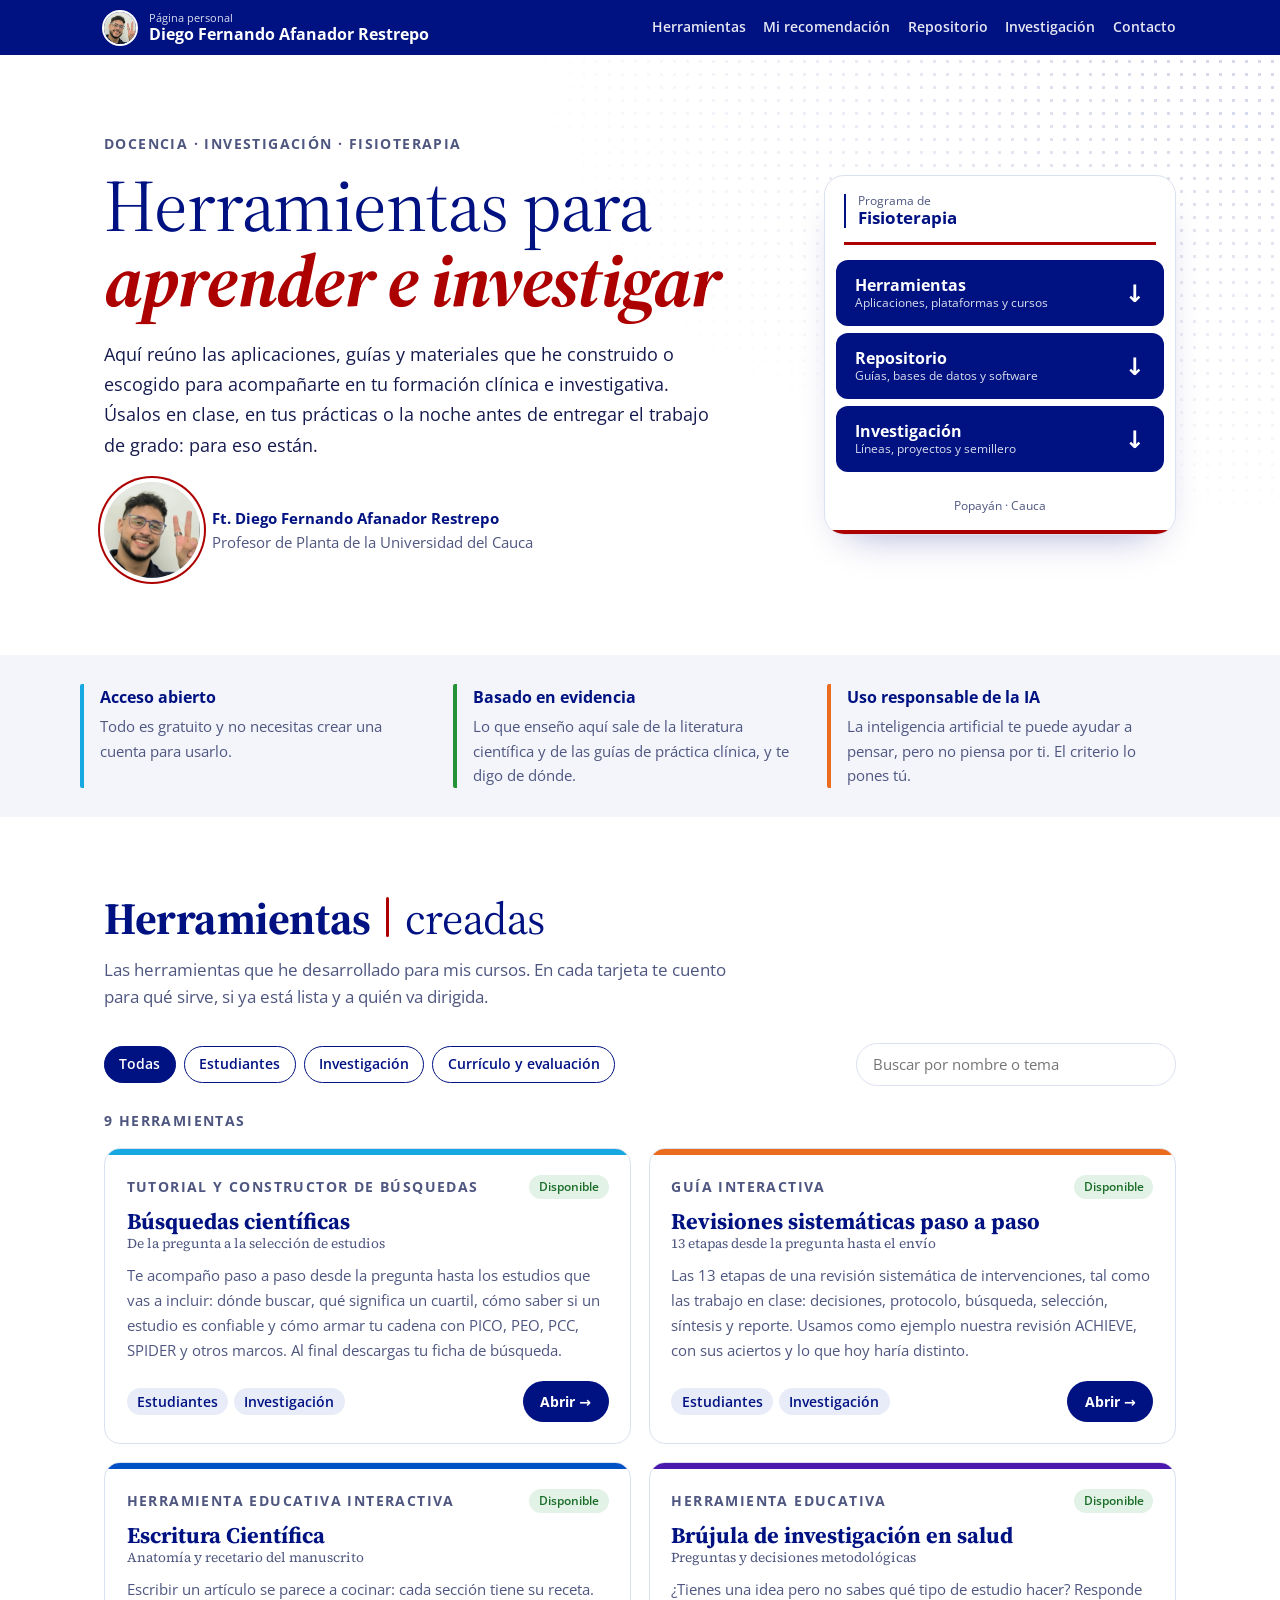
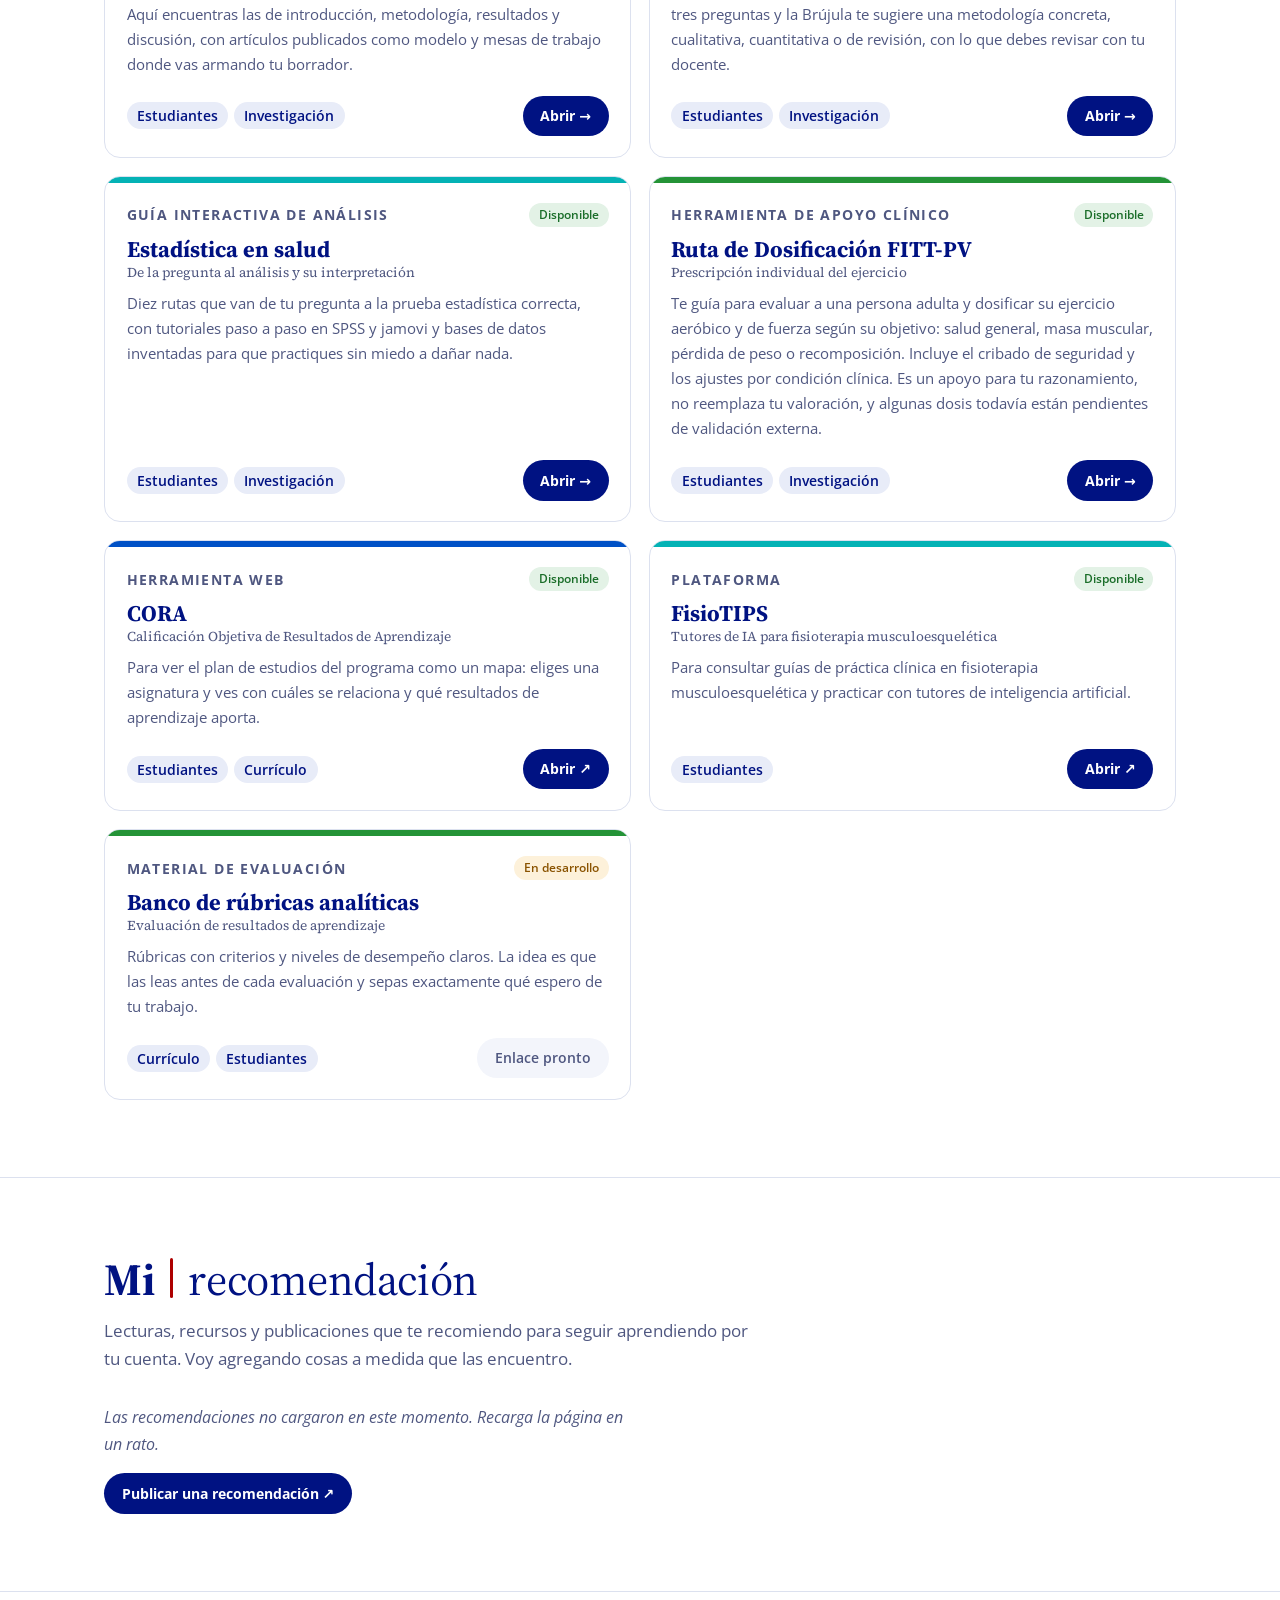
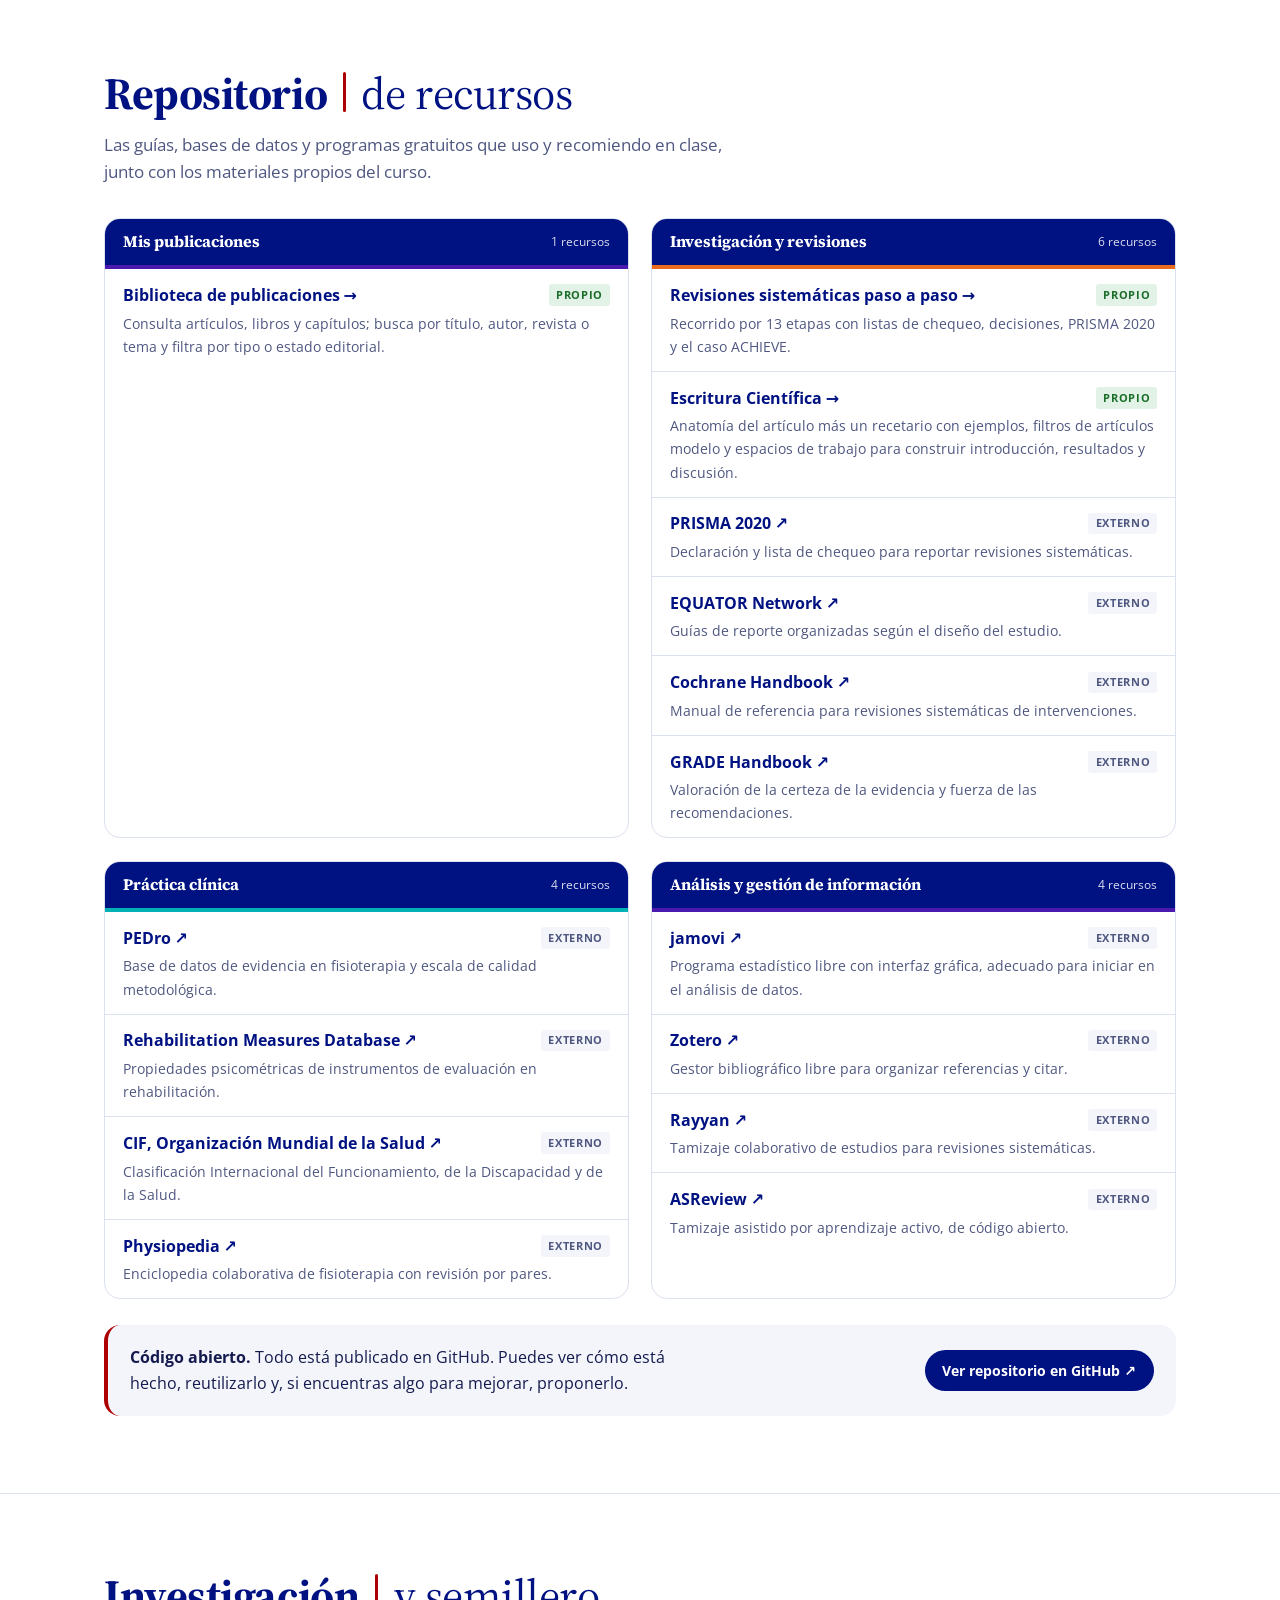
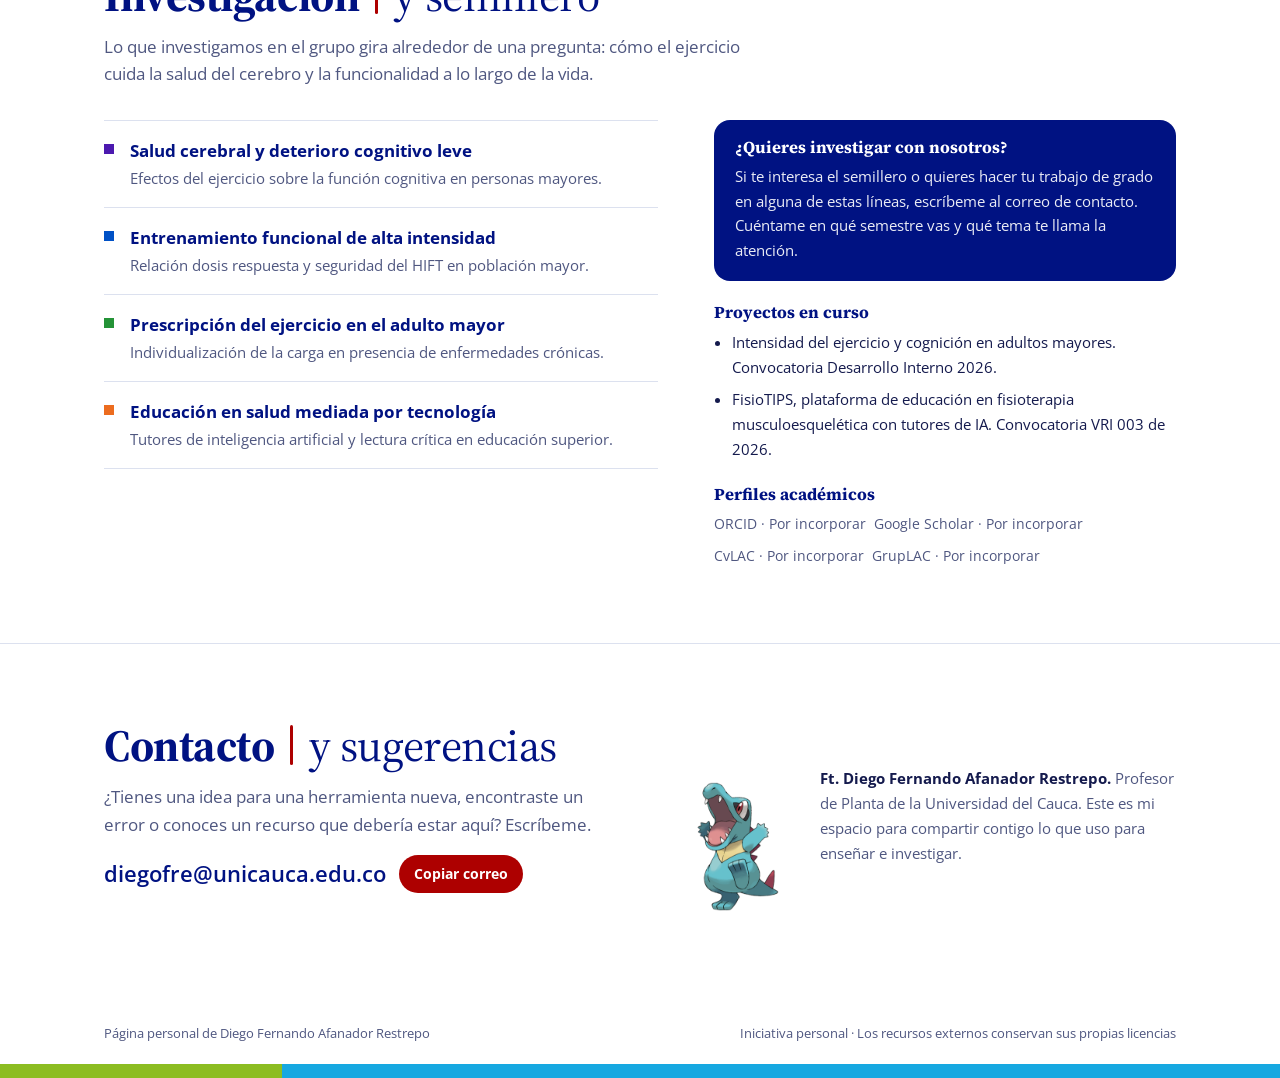
==== index.html @ b50e7af5 "Add files via upload" ====
<!DOCTYPE html>
<html lang="es" data-page="portada">
<head>
<meta charset="utf-8"><link rel="preconnect" href="https://fonts.googleapis.com"><link rel="preconnect" href="https://fonts.gstatic.com" crossorigin><link rel="stylesheet" href="https://fonts.googleapis.com/css2?family=Open+Sans:ital,wght@0,300..800;1,400&family=Source+Serif+4:ital,opsz,wght@0,8..60,300..800;1,8..60,400..700&display=swap">
<meta name="viewport" content="width=device-width, initial-scale=1, viewport-fit=cover">
<title>Diego Fernando Afanador Restrepo | Herramientas y recursos</title>
<meta name="description" content="Página personal del Ft. Diego Fernando Afanador Restrepo, Profesor de Planta de la Universidad del Cauca. Herramientas y recursos para la formación y la investigación en salud.">
<link rel="icon" href="favicon.svg" type="image/svg+xml">
<!--
  Página personal de recursos académicos.
  Referentes de identidad visual: colores, Open Sans y sistema de señalética institucional.
  Para editar contenidos modifique las listas TOOLS y REPO al final del archivo.
  Los textos entre corchetes [ ] y los enlaces href="#" son espacios por completar.
-->



<style>
/* Layout: lenguaje de señalética institucional. Hero con tótem de orientación, secciones con títulos "Negrita | Ligera",
   placas azules como encabezados de grupo, banda inferior bicolor con colores complementarios.
   Identidad institucional sobre fondo blanco, por decisión se mantiene un solo tema claro. */
:root{
  --azul:#001282;      /* Azul institucional R0 G18 B130 */
  --rojo:#AD0000;      /* Rojo institucional R173 G0 B0 */
  --bg:#FFFFFF;
  --paper:#F3F5FB;
  --ink:#141A4D;
  --muted:#4F5780;
  --line:#DCE1EF;
  /* Complementarios del manual */
  --c-purpura:#4C19AF; --c-real:#002A9E; --c-azul:#0051C6; --c-cian:#16A8E1; --c-turquesa:#04B2B5;
  --c-verde:#249337; --c-lima:#8CBD22; --c-rojo:#E52724; --c-naranja:#EC6C1F; --c-amarillo:#F8AE15;
  --ok:#1B6E2A; --ok-bg:#E3F2E6; --warn:#8A5300; --warn-bg:#FDF1DA; --soon:#002A9E; --soon-bg:#E8ECF8;
  --f:"Open Sans",system-ui,-apple-system,"Segoe UI",Roboto,Arial,sans-serif;
  --maxw:72rem;
  color-scheme:light;
}
*{box-sizing:border-box}
body{background:var(--bg);color:var(--ink);font-family:var(--f);font-size:1rem;line-height:1.65;margin:0}
a{color:var(--c-azul);text-underline-offset:3px}
a:focus-visible,button:focus-visible,input:focus-visible{outline:3px solid var(--c-cian);outline-offset:2px}
.wrap{max-width:var(--maxw);margin:0 auto;padding-inline:clamp(16px,4vw,40px)}
h1,h2,h3{margin:0;color:var(--azul);text-wrap:balance;line-height:1.1}
p{margin:0;max-width:65ch}
/* Título institucional "Negrita | Ligera" */
.t{font-size:clamp(1.9rem,4.2vw,2.8rem);font-weight:300;letter-spacing:-.01em}
.t b{font-weight:700}
.t .bar{display:inline-block;width:2px;height:.9em;background:var(--azul);margin:0 .35em;vertical-align:-.08em}
.lead-in{color:var(--muted);margin-top:.8rem;font-size:1.05rem}
.label{font-size:.875rem;font-weight:700;letter-spacing:.1em;text-transform:uppercase;color:var(--muted)}

/* Barra superior tipo placa */
.top{position:sticky;top:env(safe-area-inset-top,0px);z-index:10;background:var(--azul);color:#fff}
.top .wrap{display:flex;align-items:center;justify-content:space-between;gap:.6rem 1.2rem;padding-block:.7rem;flex-wrap:wrap}
.plate{display:flex;align-items:center;gap:.8rem;color:#fff;text-decoration:none}
.plate .rule{width:1.5px;align-self:stretch;background:rgba(255,255,255,.7)}
.plate small{display:block;font-size:.7rem;opacity:.85;line-height:1.2}
.plate strong{display:block;font-size:1rem;line-height:1.2}
.top nav{display:flex;gap:1.1rem;flex-wrap:wrap}
.top nav a{color:#fff;text-decoration:none;font-size:.85rem;font-weight:600;opacity:.9}
.top nav a:hover{opacity:1;text-decoration:underline}

/* Hero */
.hero{position:relative;overflow:hidden}
.dots{position:absolute;inset:0 0 auto auto;width:min(48rem,70vw);height:30rem;pointer-events:none;
  background:radial-gradient(circle,rgba(0,18,130,.16) 1.4px,transparent 1.9px) 0 0/13px 13px;
  -webkit-mask-image:radial-gradient(ellipse at top right,#000 10%,transparent 70%);mask-image:radial-gradient(ellipse at top right,#000 10%,transparent 70%)}
.hero .wrap{position:relative;display:grid;grid-template-columns:minmax(0,1.35fr) minmax(0,.85fr);gap:clamp(1.8rem,5vw,4rem);align-items:center;padding-block:clamp(2.5rem,7vw,4.8rem)}
.hero h1{font-size:clamp(2.6rem,6.5vw,4.6rem);font-weight:300;letter-spacing:-.02em;line-height:1.02}
.hero h1 b{font-weight:800;display:block}
.hero .lede{font-size:1.15rem;margin-top:1.3rem;color:var(--ink)}
.byline{margin-top:1.4rem;display:flex;gap:.75rem;align-items:stretch;color:var(--muted);font-size:.92rem}
.byline::before{content:"";width:3px;background:var(--rojo);flex:none}

/* Tótem de orientación */
.totem{background:var(--bg);border:1px solid var(--line);box-shadow:0 18px 40px -24px rgba(0,18,130,.45);padding:1.1rem 0 0;max-width:22rem;width:100%;justify-self:end}
.totem .head{display:flex;gap:.8rem;align-items:center;padding:0 1.2rem .9rem}
.totem .head .rule{width:1.5px;align-self:stretch;background:var(--azul)}
.totem .head small{display:block;font-size:.72rem;color:var(--muted);line-height:1.2}
.totem .head strong{display:block;color:var(--azul);font-size:1.05rem;line-height:1.2}
.totem .red{height:3px;background:var(--rojo);margin:0 1.2rem .9rem}
.totem a.sign{display:flex;justify-content:space-between;align-items:center;gap:1rem;background:var(--azul);color:#fff;text-decoration:none;padding:.95rem 1.2rem;font-weight:700;line-height:1.25;border-top:2px solid var(--bg)}
.totem a.sign span small{display:block;font-weight:400;font-size:.78rem;opacity:.85}
.totem a.sign .arr{font-size:1.5rem;line-height:1;transition:transform .2s}
.totem a.sign:hover .arr{transform:translateY(3px)}
.totem a.sign:hover{background:var(--c-real)}
.totem .base{padding:.9rem 1.2rem;text-align:center;font-size:.75rem;color:var(--muted);border-top:2px solid var(--bg)}
.totem .foot{height:4px;background:var(--rojo)}

/* Principios */
.principles{background:var(--paper)}
.principles .wrap{display:grid;grid-template-columns:repeat(3,minmax(0,1fr));gap:1.5rem;padding-block:1.8rem}
.principles div{display:flex;flex-direction:column;gap:.25rem;padding-left:1rem;border-left:4px solid var(--k)}
.principles strong{color:var(--azul)}
.principles span{color:var(--muted);font-size:.93rem}

section.block{padding-block:clamp(3rem,7vw,4.8rem)}
section.block + section.block{border-top:1px solid var(--line)}
.sec-head{margin-bottom:2rem}

/* Herramientas */
.controls{display:flex;flex-wrap:wrap;gap:.5rem;align-items:center;margin-bottom:1.4rem}
.chip{font:inherit;font-size:.85rem;font-weight:600;border:1.5px solid var(--azul);background:var(--bg);color:var(--azul);padding:.38rem .9rem;border-radius:999px;cursor:pointer}
.chip[aria-pressed="true"]{background:var(--azul);color:#fff}
.search{margin-left:auto;flex:1 1 14rem;max-width:20rem;font:inherit;font-size:.95rem;padding:.5rem .8rem;border:1.5px solid var(--line);border-radius:4px;background:var(--bg);color:var(--ink)}
.grid{display:grid;grid-template-columns:repeat(2,minmax(0,1fr));gap:1.1rem}
.tool{border:1px solid var(--line);background:var(--bg);display:flex;flex-direction:column;min-width:0;position:relative}
.tool::before{content:"";height:6px;background:var(--k,var(--c-azul))}
.tool .in{padding:1.25rem 1.35rem 1.3rem;display:flex;flex-direction:column;gap:.65rem;flex:1}
.tool .meta{display:flex;justify-content:space-between;align-items:center;gap:.5rem;flex-wrap:wrap}
.kind{font-size:.875rem;font-weight:700;letter-spacing:.1em;text-transform:uppercase;color:var(--muted)}
.status{font-size:.75rem;font-weight:600;padding:.15rem .6rem;border-radius:999px}
.status.disponible{color:var(--ok);background:var(--ok-bg)}
.status.desarrollo{color:var(--warn);background:var(--warn-bg)}
.status.proximamente{color:var(--soon);background:var(--soon-bg)}
.tool h3{font-size:1.3rem;font-weight:700}
.tool h3 small{display:block;font-size:.85rem;font-weight:400;color:var(--muted);margin-top:.2rem}
.tool p{font-size:.95rem;color:var(--muted)}
.tool .bottom{margin-top:auto;padding-top:.5rem;display:flex;justify-content:space-between;align-items:center;gap:.6rem;flex-wrap:wrap}
.tags{display:flex;gap:.35rem;flex-wrap:wrap}
.tags span{font-size:.875rem;font-weight:600;color:var(--azul);background:var(--soon-bg);padding:.12rem .5rem;border-radius:3px}
.go{display:inline-flex;gap:.5rem;align-items:center;background:var(--azul);color:#fff;text-decoration:none;font-weight:700;font-size:.88rem;padding:.5rem .9rem}
.go:hover{background:var(--c-real)}
.go.off{background:var(--paper);color:var(--muted);font-weight:600}
.empty{color:var(--muted);font-style:italic}

/* Repositorio */
.repo{display:grid;grid-template-columns:repeat(2,minmax(0,1fr));gap:1.4rem}
.group{border:1px solid var(--line);min-width:0}
.group .placa{display:flex;justify-content:space-between;align-items:center;gap:1rem;background:var(--azul);color:#fff;padding:.8rem 1.1rem;border-bottom:4px solid var(--k)}
.group .placa h3{color:#fff;font-size:1rem;font-weight:700}
.group .placa span{font-size:.78rem;opacity:.85;font-variant-numeric:tabular-nums}
.group ul{list-style:none;margin:0;padding:0}
.group li{display:grid;grid-template-columns:minmax(0,1fr) auto;gap:.2rem 1rem;padding:.8rem 1.1rem;border-top:1px solid var(--line)}
.group li:first-child{border-top:0}
.group li a,.group li .nolink{font-weight:700;text-decoration:none;color:var(--azul)}
.group li a:hover{text-decoration:underline}
.group li p{grid-column:1/-1;font-size:.88rem;color:var(--muted)}
.src{font-size:.7rem;font-weight:700;letter-spacing:.06em;text-transform:uppercase;align-self:center;padding:.1rem .45rem;border-radius:3px}
.src.ext{color:var(--muted);background:var(--paper)}
.src.own{color:var(--ok);background:var(--ok-bg)}
.src.pend{color:var(--warn);background:var(--warn-bg)}
.gh{margin-top:1.6rem;display:flex;flex-wrap:wrap;justify-content:space-between;align-items:center;gap:1rem;background:var(--paper);padding:1.2rem 1.4rem;border-left:4px solid var(--rojo)}
.gh p{color:var(--ink)}

/* Investigación */
.research{display:grid;grid-template-columns:minmax(0,1.2fr) minmax(0,1fr);gap:2.5rem 3.5rem}
.lines{list-style:none;padding:0;margin:0}
.lines li{display:grid;grid-template-columns:.6rem minmax(0,1fr);gap:1rem;padding-block:1rem;border-bottom:1px solid var(--line)}
.lines li:first-child{border-top:1px solid var(--line)}
.lines li::before{content:"";width:.6rem;height:.6rem;margin-top:.45rem;background:var(--k)}
.lines strong{display:block;color:var(--azul);font-size:1.05rem}
.lines span{color:var(--muted);font-size:.93rem}
.side h3{font-size:1.05rem;font-weight:700;margin-bottom:.5rem}
.side ul{margin:0 0 1.5rem;padding-left:1.1rem;font-size:.95rem}
.side li{margin-bottom:.4rem}
.join{background:var(--azul);color:#fff;padding:1.2rem 1.3rem;margin-bottom:1.4rem}
.join h3{color:#fff;margin-bottom:.4rem}
.join p{font-size:.93rem;opacity:.92}
.profiles{display:flex;flex-wrap:wrap;gap:.5rem}
.profiles a{font-size:.82rem;font-weight:600;border:1.5px solid var(--line);padding:.35rem .75rem;text-decoration:none;color:var(--azul)}
.profiles a:hover{border-color:var(--azul)}

/* Recomendaciones publicadas mediante GitHub */
.recommendations{display:grid;grid-template-columns:repeat(2,minmax(0,1fr));gap:1rem}
.recommendation{border:1px solid var(--line);padding:1.1rem 1.25rem;background:#fff;border-top:5px solid var(--c-cian)}
.recommendation h3{font-size:1.15rem;margin:.25rem 0 .5rem}
.recommendation p{font-size:.93rem;color:var(--muted);white-space:pre-wrap}
.recommendation .rec-meta{font-size:.78rem;color:var(--muted);font-weight:700}
.recommendation .go{margin-top:.8rem}

/* Contacto */
.contact{display:grid;grid-template-columns:minmax(0,1fr) minmax(0,1fr);gap:2rem 3rem;align-items:start}
.mailrow{display:flex;flex-wrap:wrap;gap:.8rem;align-items:center;margin-top:1rem}
.mail{font-size:clamp(1.05rem,2.6vw,1.35rem);font-weight:600;color:var(--azul);user-select:all;word-break:break-all}
.copy{font:inherit;font-size:.85rem;font-weight:700;border:0;background:var(--rojo);color:#fff;padding:.5rem .95rem;cursor:pointer}
.about{font-size:.95rem;color:var(--muted)}
.about strong{color:var(--ink)}
.about-block{display:grid;grid-template-columns:minmax(90px,150px) minmax(0,1fr);gap:1rem;align-items:center}
.mascot{display:block;width:100%;max-height:190px;object-fit:contain;object-position:center bottom}

footer{margin-top:1rem}
footer .txt{padding-block:1.2rem;display:flex;justify-content:space-between;gap:.6rem;flex-wrap:wrap;font-size:.8rem;color:var(--muted)}
footer .band{display:grid;grid-template-columns:22% 1fr;height:14px}
footer .band i:first-child{background:var(--c-lima)}
footer .band i:last-child{background:var(--c-cian)}

@media (max-width:820px){
  .hero .wrap,.research,.contact{grid-template-columns:1fr}
  .totem{justify-self:start;max-width:none}
  .grid,.repo{grid-template-columns:1fr}
  .recommendations{grid-template-columns:1fr}
  .principles .wrap{grid-template-columns:1fr;gap:1rem}
  .search{margin-left:0;max-width:none}
  .top nav{display:none}
}
html{scroll-behavior:smooth}
@media (prefers-reduced-motion:reduce){html{scroll-behavior:auto}.totem a.sign .arr{transition:none}}
section[id]{scroll-margin-top:4.2rem}

.skip{position:absolute;top:-100px;left:1rem;z-index:100;background:white;color:var(--azul);padding:1rem}
.skip:focus{top:1rem}
.profiles span{font-size:.875rem;color:var(--muted)}
.byline strong{color:var(--azul)}
.search:focus-visible{outline:3px solid var(--azul)}
@media(prefers-reduced-motion:reduce){*{scroll-behavior:auto!important;transition:none!important}}
</style>
<link rel="stylesheet" href="assets/sitio.css">
<script defer src="assets/sitio.js"></script>
</head>
<body>
<a class="skip" href="#herramientas">Ir a las herramientas</a>

<header class="top">
  <div class="wrap">
    <a class="plate" href="#inicio">
      <img class="perfil-mini" src="assets/perfil.jpg" width="32" height="32" alt="" decoding="async">
      <span><small>Página personal</small><strong>Diego Fernando Afanador Restrepo</strong></span>
    </a>
    <nav aria-label="Secciones">
      <a href="#herramientas">Herramientas</a>
      <a href="#mi-recomendacion">Mi recomendación</a>
      <a href="#repositorio">Repositorio</a>
      <a href="#investigacion">Investigación</a>
      <a href="#contacto">Contacto</a>
    </nav>
  </div>
</header>

<main id="inicio">
  <section class="hero">
    <div class="dots" aria-hidden="true"></div>
    <div class="wrap">
      <div>
        <p class="label">Docencia · Investigación · Fisioterapia</p>
        <h1 style="margin-top:.8rem">Herramientas para <b>aprender e investigar</b></h1>
        <p class="lede">Aquí reúno las aplicaciones, guías y materiales que he construido o escogido para acompañarte en tu formación clínica e investigativa. Úsalos en clase, en tus prácticas o la noche antes de entregar el trabajo de grado: para eso están.</p>
        <p class="byline"><img class="perfil-grande" src="assets/perfil.jpg" width="96" height="96" alt="Foto de Diego Fernando Afanador Restrepo" decoding="async" fetchpriority="high"><span><strong>Ft. Diego Fernando Afanador Restrepo</strong><br>Profesor de Planta de la Universidad del Cauca</span></p>
      </div>
      <nav class="totem" aria-label="Orientación">
        <div class="head">
          <span class="rule" aria-hidden="true"></span>
          <span><small>Programa de</small><strong>Fisioterapia</strong></span>
        </div>
        <div class="red" aria-hidden="true"></div>
        <a class="sign" href="#herramientas"><span>Herramientas<small>Aplicaciones, plataformas y cursos</small></span><span class="arr" aria-hidden="true">↓</span></a>
        <a class="sign" href="#repositorio"><span>Repositorio<small>Guías, bases de datos y software</small></span><span class="arr" aria-hidden="true">↓</span></a>
        <a class="sign" href="#investigacion"><span>Investigación<small>Líneas, proyectos y semillero</small></span><span class="arr" aria-hidden="true">↓</span></a>
        <div class="base">Popayán · Cauca</div>
        <div class="foot" aria-hidden="true"></div>
      </nav>
    </div>
  </section>

  <div class="principles">
    <div class="wrap">
      <div style="--k:var(--c-cian)"><strong>Acceso abierto</strong><span>Todo es gratuito y no necesitas crear una cuenta para usarlo.</span></div>
      <div style="--k:var(--c-verde)"><strong>Basado en evidencia</strong><span>Lo que enseño aquí sale de la literatura científica y de las guías de práctica clínica, y te digo de dónde.</span></div>
      <div style="--k:var(--c-naranja)"><strong>Uso responsable de la IA</strong><span>La inteligencia artificial te puede ayudar a pensar, pero no piensa por ti. El criterio lo pones tú.</span></div>
    </div>
  </div>

  <section class="block" id="herramientas">
    <div class="wrap">
      <div class="sec-head">
        <h2 class="t"><b>Herramientas</b><span class="bar" aria-hidden="true"></span>creadas</h2>
        <p class="lead-in">Las herramientas que he desarrollado para mis cursos. En cada tarjeta te cuento para qué sirve, si ya está lista y a quién va dirigida.</p>
      </div>
      <div class="controls">
        <button class="chip" type="button" id="f-todas" data-filter="todas" aria-pressed="true">Todas</button>
        <button class="chip" type="button" id="f-estudiantes" data-filter="estudiantes" aria-pressed="false">Estudiantes</button>
        <button class="chip" type="button" id="f-investigacion" data-filter="investigacion" aria-pressed="false">Investigación</button>
        <button class="chip" type="button" id="f-curriculo" data-filter="curriculo" aria-pressed="false">Currículo y evaluación</button>
        <label for="q" style="position:absolute;left:-9999px">Buscar herramienta</label>
        <input id="q" class="search" type="search" placeholder="Buscar por nombre o tema">
      </div>
      <p id="results" role="status" class="label" style="margin-bottom:1rem"></p><div class="grid" id="tools"></div>
<noscript>Activa JavaScript para consultar el catálogo interactivo de herramientas y recursos.</noscript>
    </div>
  </section>

  <section class="block" id="mi-recomendacion">
    <div class="wrap">
      <div class="sec-head">
        <h2 class="t"><b>Mi</b><span class="bar" aria-hidden="true"></span>recomendación</h2>
        <p class="lead-in">Lecturas, recursos y publicaciones que te recomiendo para seguir aprendiendo por tu cuenta. Voy agregando cosas a medida que las encuentro.</p>
      </div>
      <div id="recommendations" class="recommendations" aria-live="polite"><p class="empty">Cargando recomendaciones…</p></div>
      <p style="margin-top:1rem"><a class="go" href="./recomendaciones/admin.html">Publicar una recomendación ↗</a></p>
    </div>
  </section>

  <section class="block" id="repositorio">
    <div class="wrap">
      <div class="sec-head">
        <h2 class="t"><b>Repositorio</b><span class="bar" aria-hidden="true"></span>de recursos</h2>
        <p class="lead-in">Las guías, bases de datos y programas gratuitos que uso y recomiendo en clase, junto con los materiales propios del curso.</p>
      </div>
      <div class="repo" id="repo"></div>
      <div class="gh">
        <p><strong>Código abierto.</strong> Todo está publicado en GitHub. Puedes ver cómo está hecho, reutilizarlo y, si encuentras algo para mejorar, proponerlo.</p>
        <a class="go" href="https://github.com/afanador807-bit" target="_blank" rel="noopener">Ver repositorio en GitHub ↗</a>
      </div>
    </div>
  </section>

  <section class="block" id="investigacion">
    <div class="wrap">
      <div class="sec-head">
        <h2 class="t"><b>Investigación</b><span class="bar" aria-hidden="true"></span>y semillero</h2>
        <p class="lead-in">Lo que investigamos en el grupo gira alrededor de una pregunta: cómo el ejercicio cuida la salud del cerebro y la funcionalidad a lo largo de la vida.</p>
      </div>
      <div class="research">
        <ul class="lines">
          <li style="--k:var(--c-purpura)"><div><strong>Salud cerebral y deterioro cognitivo leve</strong><span>Efectos del ejercicio sobre la función cognitiva en personas mayores.</span></div></li>
          <li style="--k:var(--c-azul)"><div><strong>Entrenamiento funcional de alta intensidad</strong><span>Relación dosis respuesta y seguridad del HIFT en población mayor.</span></div></li>
          <li style="--k:var(--c-verde)"><div><strong>Prescripción del ejercicio en el adulto mayor</strong><span>Individualización de la carga en presencia de enfermedades crónicas.</span></div></li>
          <li style="--k:var(--c-naranja)"><div><strong>Educación en salud mediada por tecnología</strong><span>Tutores de inteligencia artificial y lectura crítica en educación superior.</span></div></li>
        </ul>
        <div class="side">
          <div class="join">
            <h3>¿Quieres investigar con nosotros?</h3>
            <p>Si te interesa el semillero o quieres hacer tu trabajo de grado en alguna de estas líneas, escríbeme al correo de contacto. Cuéntame en qué semestre vas y qué tema te llama la atención.</p>
          </div>
          <h3>Proyectos en curso</h3>
          <ul>
            <li>Intensidad del ejercicio y cognición en adultos mayores. Convocatoria Desarrollo Interno 2026.</li>
            <li>FisioTIPS, plataforma de educación en fisioterapia musculoesquelética con tutores de IA. Convocatoria VRI 003 de 2026.</li>
          </ul>
          <h3>Perfiles académicos</h3>
          <div class="profiles">
            <!-- Reemplace href="#" por las URL de cada perfil -->
            <span>ORCID · Por incorporar</span>
            <span>Google Scholar · Por incorporar</span>
            <span>CvLAC · Por incorporar</span>
            <span>GrupLAC · Por incorporar</span>
          </div>
        </div>
      </div>
    </div>
  </section>

  <section class="block" id="contacto">
    <div class="wrap contact">
      <div>
        <h2 class="t"><b>Contacto</b><span class="bar" aria-hidden="true"></span>y sugerencias</h2>
        <p class="lead-in">¿Tienes una idea para una herramienta nueva, encontraste un error o conoces un recurso que debería estar aquí? Escríbeme.</p>
        <div class="mailrow">
          <span class="mail" id="mail">diegofre@unicauca.edu.co</span>
          <button class="copy" type="button" id="copy">Copiar correo</button>
        </div>
      </div>
      <div class="about-block"><img class="mascot" src="assets/mascota-totodile.png" alt="Totodile, mascota de esta página personal" width="360" height="333" loading="lazy" decoding="async"><p class="about"><strong>Ft. Diego Fernando Afanador Restrepo.</strong> Profesor de Planta de la Universidad del Cauca. Este es mi espacio para compartir contigo lo que uso para enseñar e investigar.</p></div>
    </div>
  </section>
</main>

<footer>
  <div class="wrap txt">
    <span>Página personal de Diego Fernando Afanador Restrepo</span>
    <span>Iniciativa personal · Los recursos externos conservan sus propias licencias</span>
  </div>
  <div class="band" aria-hidden="true"><i></i><i></i></div>
</footer>

<script>
/* ===== HERRAMIENTAS =====
   status: "disponible" | "desarrollo" | "proximamente"
   audience: "estudiantes", "investigacion", "curriculo"
   color: uno de los complementarios del manual (franja superior de la tarjeta)
   url: enlace público; deje "" si aún no se publica */
const TOOLS = [
  { name:"Búsquedas científicas", sub:"De la pregunta a la selección de estudios", kind:"Tutorial y constructor de búsquedas", status:"disponible",
    audience:["estudiantes","investigacion"], color:"--c-cian",
    desc:"Te acompaño paso a paso desde la pregunta hasta los estudios que vas a incluir: dónde buscar, qué significa un cuartil, cómo saber si un estudio es confiable y cómo armar tu cadena con PICO, PEO, PCC, SPIDER y otros marcos. Al final descargas tu ficha de búsqueda.", url:"./busquedas/" },
  { name:"Revisiones sistemáticas paso a paso", sub:"13 etapas desde la pregunta hasta el envío", kind:"Guía interactiva", status:"disponible",
    audience:["estudiantes","investigacion"], color:"--c-naranja",
    desc:"Las 13 etapas de una revisión sistemática de intervenciones, tal como las trabajo en clase: decisiones, protocolo, búsqueda, selección, síntesis y reporte. Usamos como ejemplo nuestra revisión ACHIEVE, con sus aciertos y lo que hoy haría distinto.", url:"./revisiones/" },
  { name:"Escritura Científica", sub:"Anatomía y recetario del manuscrito", kind:"Herramienta educativa interactiva", status:"disponible",
    audience:["estudiantes","investigacion"], color:"--c-azul",
    desc:"Escribir un artículo se parece a cocinar: cada sección tiene su receta. Aquí encuentras las de introducción, metodología, resultados y discusión, con artículos publicados como modelo y mesas de trabajo donde vas armando tu borrador.", url:"./escritura-cientifica/" },
  { name:"Brújula de investigación en salud", sub:"Preguntas y decisiones metodológicas", kind:"Herramienta educativa", status:"disponible",
    audience:["estudiantes","investigacion"], color:"--c-purpura",
    desc:"¿Tienes una idea pero no sabes qué tipo de estudio hacer? Responde tres preguntas y la Brújula te sugiere una metodología concreta, cualitativa, cuantitativa o de revisión, con lo que debes revisar con tu docente.", url:"./brujula/" },
  { name:"Estadística en salud", sub:"De la pregunta al análisis y su interpretación", kind:"Guía interactiva de análisis", status:"disponible",
    audience:["estudiantes","investigacion"], color:"--c-turquesa",
    desc:"Diez rutas que van de tu pregunta a la prueba estadística correcta, con tutoriales paso a paso en SPSS y jamovi y bases de datos inventadas para que practiques sin miedo a dañar nada.", url:"./estadistica/" },
    { name:"Ruta de Dosificación FITT-PV", sub:"Prescripción individual del ejercicio", kind:"Herramienta de apoyo clínico", status:"disponible",
    audience:["estudiantes","investigacion"], color:"--c-verde",
    desc:"Te guía para evaluar a una persona adulta y dosificar su ejercicio aeróbico y de fuerza según su objetivo: salud general, masa muscular, pérdida de peso o recomposición. Incluye el cribado de seguridad y los ajustes por condición clínica. Es un apoyo para tu razonamiento, no reemplaza tu valoración, y algunas dosis todavía están pendientes de validación externa.", url:"./dosificacion/" },
  { name:"CORA", sub:"Calificación Objetiva de Resultados de Aprendizaje", kind:"Herramienta web", status:"disponible",
    audience:["estudiantes","curriculo"], color:"--c-azul",
    desc:"Para ver el plan de estudios del programa como un mapa: eliges una asignatura y ves con cuáles se relaciona y qué resultados de aprendizaje aporta.",
    url:"https://afanador807-bit.github.io/cora/" },
  { name:"FisioTIPS", sub:"Tutores de IA para fisioterapia musculoesquelética", kind:"Plataforma", status:"disponible",
    audience:["estudiantes"], color:"--c-turquesa",
    desc:"Para consultar guías de práctica clínica en fisioterapia musculoesquelética y practicar con tutores de inteligencia artificial.",
    url:"https://fisiotips.vercel.app/" },
  { name:"Banco de rúbricas analíticas", sub:"Evaluación de resultados de aprendizaje", kind:"Material de evaluación", status:"desarrollo",
    audience:["curriculo","estudiantes"], color:"--c-verde",
    desc:"Rúbricas con criterios y niveles de desempeño claros. La idea es que las leas antes de cada evaluación y sepas exactamente qué espero de tu trabajo.",
    url:"" }
];

/* ===== REPOSITORIO =====
   src: "ext" (recurso externo), "own" (material propio publicado), "pend" (material propio por cargar) */
const REPO = [
  { area:"Mis publicaciones", color:"--c-purpura", items:[
    { name:"Biblioteca de publicaciones", desc:"Consulta artículos, libros y capítulos; busca por título, autor, revista o tema y filtra por tipo o estado editorial.", url:"./publicaciones/", src:"own" }
  ]},
  { area:"Investigación y revisiones", color:"--c-naranja", items:[
    { name:"Revisiones sistemáticas paso a paso", desc:"Recorrido por 13 etapas con listas de chequeo, decisiones, PRISMA 2020 y el caso ACHIEVE.", url:"./revisiones/", src:"own" },
    { name:"Escritura Científica", desc:"Anatomía del artículo más un recetario con ejemplos, filtros de artículos modelo y espacios de trabajo para construir introducción, resultados y discusión.", url:"./escritura-cientifica/", src:"own" },
    { name:"PRISMA 2020", desc:"Declaración y lista de chequeo para reportar revisiones sistemáticas.", url:"https://www.prisma-statement.org/", src:"ext" },
    { name:"EQUATOR Network", desc:"Guías de reporte organizadas según el diseño del estudio.", url:"https://www.equator-network.org/", src:"ext" },
    { name:"Cochrane Handbook", desc:"Manual de referencia para revisiones sistemáticas de intervenciones.", url:"https://training.cochrane.org/handbook", src:"ext" },
    { name:"GRADE Handbook", desc:"Valoración de la certeza de la evidencia y fuerza de las recomendaciones.", url:"https://gdt.gradepro.org/app/handbook/handbook.html", src:"ext" }
  ]},
  { area:"Práctica clínica", color:"--c-turquesa", items:[
    { name:"PEDro", desc:"Base de datos de evidencia en fisioterapia y escala de calidad metodológica.", url:"https://pedro.org.au/", src:"ext" },
    { name:"Rehabilitation Measures Database", desc:"Propiedades psicométricas de instrumentos de evaluación en rehabilitación.", url:"https://www.sralab.org/rehabilitation-measures", src:"ext" },
    { name:"CIF, Organización Mundial de la Salud", desc:"Clasificación Internacional del Funcionamiento, de la Discapacidad y de la Salud.", url:"https://www.who.int/standards/classifications/international-classification-of-functioning-disability-and-health", src:"ext" },
    { name:"Physiopedia", desc:"Enciclopedia colaborativa de fisioterapia con revisión por pares.", url:"https://www.physio-pedia.com/", src:"ext" }
  ]},
  { area:"Análisis y gestión de información", color:"--c-purpura", items:[
    { name:"jamovi", desc:"Programa estadístico libre con interfaz gráfica, adecuado para iniciar en el análisis de datos.", url:"https://www.jamovi.org/", src:"ext" },
    { name:"Zotero", desc:"Gestor bibliográfico libre para organizar referencias y citar.", url:"https://www.zotero.org/", src:"ext" },
    { name:"Rayyan", desc:"Tamizaje colaborativo de estudios para revisiones sistemáticas.", url:"https://www.rayyan.ai/", src:"ext" },
    { name:"ASReview", desc:"Tamizaje asistido por aprendizaje activo, de código abierto.", url:"https://asreview.nl/", src:"ext" }
  ]},
];

const LABELS = {disponible:"Disponible",desarrollo:"En desarrollo",proximamente:"Próximamente"};
const AUD = {estudiantes:"Estudiantes",investigacion:"Investigación",curriculo:"Currículo"};
const SRC = {ext:"Externo",own:"Propio",pend:"Por cargar"};
let filter = "todas", query = "";
const esc = s => s.replace(/[&<>"]/g,c=>({"&":"&amp;","<":"&lt;",">":"&gt;",'"':"&quot;"}[c]));
const norm = s => s.normalize("NFD").replace(/[̀-ͯ]/g,"").toLowerCase();

function renderTools(){
  const q = norm(query.trim());
  const list = TOOLS.filter(t => (filter==="todas" || t.audience.includes(filter)) && (!q || norm([t.name,t.sub,t.desc,t.kind].join(" ")).includes(q)));
  document.getElementById("results").textContent = `${list.length} herramientas`;
  document.getElementById("tools").innerHTML = list.length ? list.map(t => `
    <article class="tool" style="--k:var(${t.color})">
      <div class="in">
        <div class="meta"><span class="kind">${esc(t.kind)}</span><span class="status ${t.status}">${LABELS[t.status]}</span></div>
        <h3>${esc(t.name)}<small>${esc(t.sub)}</small></h3>
        <p>${esc(t.desc)}</p>
        <div class="bottom">
          <div class="tags">${t.audience.map(a=>`<span>${AUD[a]}</span>`).join("")}</div>
          ${t.url ? (t.url.startsWith("./") ? `<a class="go" href="${esc(t.url)}">Abrir →</a>` : `<a class="go" href="${esc(t.url)}" target="_blank" rel="noopener">Abrir ↗</a>`) : `<span class="go off">${t.status==="proximamente" ? "Inscripciones pronto" : "Enlace pronto"}</span>`}
        </div>
      </div>
    </article>`).join("") : `<p class="empty">No encontré herramientas con esa palabra. Prueba con otra o quita el filtro.</p>`;
}
function renderRepo(){
  document.getElementById("repo").innerHTML = REPO.map(g => `
    <div class="group">
      <div class="placa" style="--k:var(${g.color})"><h3>${esc(g.area)}</h3><span>${g.items.length} recursos</span></div>
      <ul>${g.items.map(i => `
        <li>${i.url ? (i.url.startsWith("./") ? `<a href="${esc(i.url)}">${esc(i.name)} →</a>` : `<a href="${esc(i.url)}" target="_blank" rel="noopener">${esc(i.name)} ↗</a>`) : `<span class="nolink">${esc(i.name)}</span>`}
          <span class="src ${i.src}">${SRC[i.src]}</span>
          <p>${esc(i.desc)}</p></li>`).join("")}
      </ul>
    </div>`).join("");
}
document.querySelectorAll(".chip").forEach(b => b.addEventListener("click", () => {
  filter = b.dataset.filter;
  document.querySelectorAll(".chip").forEach(x => x.setAttribute("aria-pressed", x===b ? "true" : "false"));
  renderTools();
}));
document.getElementById("q").addEventListener("input", e => { query = e.target.value; renderTools(); });
renderTools(); renderRepo();

async function renderRecommendations(){
  const box=document.getElementById("recommendations");
  try{
    const response=await fetch(`./recomendaciones.json?v=${Date.now()}`,{cache:"no-store"});
    if(!response.ok) throw new Error("feed unavailable");
    const items=await response.json();
    if(!Array.isArray(items)||!items.length){box.innerHTML='<p class="empty">Todavía no he publicado recomendaciones. Vuelve pronto.</p>';return;}
    const escRec=s=>String(s||"").replace(/[&<>\"]/g,c=>({"&":"&amp;","<":"&lt;",">":"&gt;",'"':"&quot;"}[c]));
    box.innerHTML=items.slice().sort((a,b)=>(b.date||"").localeCompare(a.date||"")).map(item=>{
      const url=/^https:\/\//i.test(item.url||"")?item.url:"";
      const date=item.date?new Date(`${item.date}T12:00:00`).toLocaleDateString("es-CO",{year:"numeric",month:"long",day:"numeric"}):"";
      return `<article class="recommendation"><span class="rec-meta">${escRec(item.category||"Recomendación")}${date?` · ${escRec(date)}`:""}</span><h3>${escRec(item.title)}</h3><p>${escRec(item.description)}</p>${url?`<a class="go" href="${escRec(url)}" target="_blank" rel="noopener noreferrer">Consultar recurso ↗</a>`:""}</article>`;
    }).join("");
  }catch{box.innerHTML='<p class="empty">Las recomendaciones no cargaron en este momento. Recarga la página en un rato.</p>';}
}
renderRecommendations();

document.getElementById("copy").addEventListener("click", async e => {
  const btn = e.currentTarget, el = document.getElementById("mail");
  try { await navigator.clipboard.writeText(el.textContent); btn.textContent = "Correo copiado"; }
  catch { const r = document.createRange(); r.selectNodeContents(el); const s = getSelection(); s.removeAllRanges(); s.addRange(r); btn.textContent = "Seleccionado, usa Ctrl+C"; }
  setTimeout(() => btn.textContent = "Copiar correo", 2200);
});
</script>
</body>
</html>
---- assets/sitio.css ----
/* ==========================================================================
   Identidad compartida del sitio · Ft. Diego Fernando Afanador Restrepo
   Se carga después de los estilos propios de cada página.
   Colores del sitio: azul #001282 y rojo #AD0000.
   Títulos en Source Serif 4; texto en Open Sans.
   ========================================================================== */
:root{
 color-scheme:light;
 --sitio-azul:#001282;--sitio-azul-2:#1d33a8;--sitio-azul-suave:#eef1fb;--sitio-linea:#e1e5f1;
 --sitio-rojo:#ad0000;--sitio-rojo-suave:#fbeeee;
 --sitio-serif:"Source Serif 4",Georgia,"Times New Roman",serif;
 --sitio-radio:16px;--sitio-radio-sm:10px;
 --sitio-sombra:0 1px 2px #0012820d,0 8px 24px #0012820f;
}
html,body{background-color:#fff}
html[data-page] :is(h1,h2,h3){font-family:var(--sitio-serif)}

/* Foto de perfil */
.perfil-mini{display:inline-block;width:32px;height:32px;border-radius:50%;object-fit:cover;object-position:42% 35%;box-shadow:0 0 0 2px #fff;flex:none;vertical-align:middle}
.perfil-grande{display:block;width:96px;height:96px;border-radius:50%;object-fit:cover;object-position:42% 35%;background:var(--sitio-azul-suave);box-shadow:0 0 0 4px #fff,0 0 0 6px var(--sitio-rojo);flex:none}
.con-perfil{display:inline-flex!important;align-items:center;gap:.6rem}

/* Videos de YouTube: se muestra la miniatura y el reproductor se carga al hacer clic */
.yt-lite{position:relative;display:block;width:100%;aspect-ratio:16/9;padding:0;border:0;border-radius:var(--sitio-radio-sm);overflow:hidden;cursor:pointer;background:#0b0f2e center/cover no-repeat}
.yt-lite::before{content:"";position:absolute;inset:0;background:linear-gradient(180deg,#0000 40%,#000a)}
.yt-lite::after{content:"";position:absolute;left:50%;top:50%;width:64px;height:64px;margin:-32px 0 0 -32px;border-radius:50%;background:var(--sitio-rojo) url("data:image/svg+xml,%3Csvg xmlns='http://www.w3.org/2000/svg' viewBox='0 0 24 24'%3E%3Cpath d='M9 7l8 5-8 5z' fill='white'/%3E%3C/svg%3E") center/30px no-repeat;box-shadow:0 6px 18px #0006;transition:transform .15s}
.yt-lite:hover::after{transform:scale(1.08)}
.yt-lite span{position:absolute;left:12px;right:12px;bottom:10px;color:#fff;font-weight:700;font-size:.85rem;text-align:left;z-index:1}
.yt-lite+iframe,.yt-frame{display:block;width:100%;aspect-ratio:16/9;border:0;border-radius:var(--sitio-radio-sm)}

@media(prefers-reduced-motion:reduce){*{transition:none!important;scroll-behavior:auto!important}}

/* ---------- Portada ---------- */
[data-page=portada] .t{font-weight:400}
[data-page=portada] .t .bar{background:var(--sitio-rojo);width:3px;border-radius:2px}
[data-page=portada] .hero h1{font-weight:400;letter-spacing:-.015em}
[data-page=portada] .hero h1 b{font-weight:700;color:var(--sitio-rojo);font-style:italic}
[data-page=portada] .plate .rule{display:none}
[data-page=portada] .byline{align-items:center}
[data-page=portada] .byline::before{display:none}
[data-page=portada] .totem{border-radius:20px;overflow:hidden}
[data-page=portada] .totem a.sign{margin:0 .7rem .45rem;border-radius:12px;border-top:0}
[data-page=portada] .principles div{border-radius:2px}
[data-page=portada] .tool{border-radius:var(--sitio-radio);overflow:hidden;transition:box-shadow .15s,transform .15s}
[data-page=portada] .tool:hover{box-shadow:var(--sitio-sombra);transform:translateY(-2px)}
[data-page=portada] .tool h3{font-size:1.4rem}
[data-page=portada] .go{border-radius:999px;padding:.55rem 1.1rem}
[data-page=portada] .search{border-radius:999px;padding-inline:1rem}
[data-page=portada] .tags span{border-radius:999px;padding-inline:.65rem}
[data-page=portada] .group{border-radius:var(--sitio-radio);overflow:hidden}
[data-page=portada] .gh,[data-page=portada] .join,[data-page=portada] .recommendation{border-radius:var(--sitio-radio)}
[data-page=portada] .profiles a,[data-page=portada] .profiles span{border-radius:999px}
[data-page=portada] .copy{border-radius:999px}
[data-page=portada] .about-block{grid-template-columns:minmax(90px,140px) minmax(0,1fr)}

/* ---------- Brújula ---------- */
[data-page=brujula] .top{display:flex;align-items:center}
[data-page=brujula] .top a{display:flex;align-items:center;gap:.7rem}
[data-page=brujula] .panel{border-radius:20px}
[data-page=brujula] .option{border-radius:12px;transition:border-color .15s,background .15s}
[data-page=brujula] .option:hover{border-color:#c9cfe4}
[data-page=brujula] button,[data-page=brujula] .button{border-radius:999px;padding-inline:1.3rem}
[data-page=brujula] .question{border-radius:var(--sitio-radio-sm);border-width:1.5px}
[data-page=brujula] .hint{border-radius:0 12px 12px 0}
[data-page=brujula] .tag{border-radius:999px;padding-inline:.8rem}

/* ---------- Revisiones ---------- */
[data-page=revisiones] .top a strong{display:inline-flex;align-items:center;gap:.6rem}
[data-page=revisiones] .btn,[data-page=revisiones] .stage-nav button{border-radius:999px;padding-inline:1.2rem}
[data-page=revisiones] .hero-stats span{border-radius:999px}
[data-page=revisiones] .notice,[data-page=revisiones] .decision-hint,[data-page=revisiones] .warn,[data-page=revisiones] .anatomy-prompt,[data-page=revisiones] .anatomy-alert{border-radius:0 12px 12px 0}
[data-page=revisiones] .stage-card{border-radius:14px;transition:border-color .15s,box-shadow .15s}
[data-page=revisiones] .stage-rail,[data-page=revisiones] .stage-panel,[data-page=revisiones] .video-card{border-radius:var(--sitio-radio)}
[data-page=revisiones] .stage-list button{border-radius:10px}
[data-page=revisiones] .progress{border-radius:999px}
[data-page=revisiones] .task-check{border-radius:10px}
[data-page=revisiones] .anatomy-card{border-radius:0 14px 14px 0}
[data-page=revisiones] .anatomy-figure{border-radius:12px}
[data-page=revisiones] .stage-section>summary span{background:var(--sitio-rojo)}

/* ---------- Escritura científica ---------- */
html[data-page=escritura]{--display:var(--sitio-serif)}
[data-page=escritura] .brand{display:inline-flex;align-items:center;gap:.6rem;color:inherit;text-decoration:none}
[data-page=escritura] .hero h1 span{color:var(--sitio-rojo);font-style:italic}

/* ---------- Estadística ---------- */
[data-page=estadistica] .back-link{display:inline-flex;align-items:center;gap:.6rem}
[data-page=estadistica] .button{border-radius:999px;padding-inline:1.3rem}
[data-page=estadistica] .notice-bar{border-radius:0 12px 12px 0}

/* ---------- Publicaciones ---------- */
[data-page=publicaciones] .top .wrap>a:first-child{display:inline-flex;align-items:center;gap:.6rem}
[data-page=publicaciones] .stats span,[data-page=publicaciones] .filter{border-radius:999px}
[data-page=publicaciones] .search{border-radius:999px;padding-inline:1.1rem;border-width:1.5px}
[data-page=publicaciones] .sort select{border-radius:8px}
[data-page=publicaciones] .item{border-radius:var(--sitio-radio);overflow:hidden;transition:box-shadow .15s}
[data-page=publicaciones] .item:hover{box-shadow:var(--sitio-sombra)}
[data-page=publicaciones] .notice{border-radius:0 12px 12px 0}
[data-page=publicaciones] .empty{border-radius:var(--sitio-radio)}

/* ---------- Administrador de recomendaciones ---------- */
[data-page=admin] .top a{display:inline-flex;align-items:center;gap:.6rem}
[data-page=admin] .panel{border-radius:20px}
[data-page=admin] input,[data-page=admin] textarea,[data-page=admin] select{border-radius:var(--sitio-radio-sm);border-width:1.5px}
[data-page=admin] button{border-radius:999px;padding-inline:1.3rem}
[data-page=admin] .alert{border-radius:0 12px 12px 0}

/* ---------- Dosificación ---------- */
html[data-page=dosificacion]{--display:var(--sitio-serif)}
[data-page=dosificacion] .firma{display:flex;align-items:center;gap:.8rem;text-align:left}
[data-page=dosificacion] .firma .perfil-grande{width:64px;height:64px;box-shadow:0 0 0 3px #fff,0 0 0 4.5px var(--sitio-rojo)}
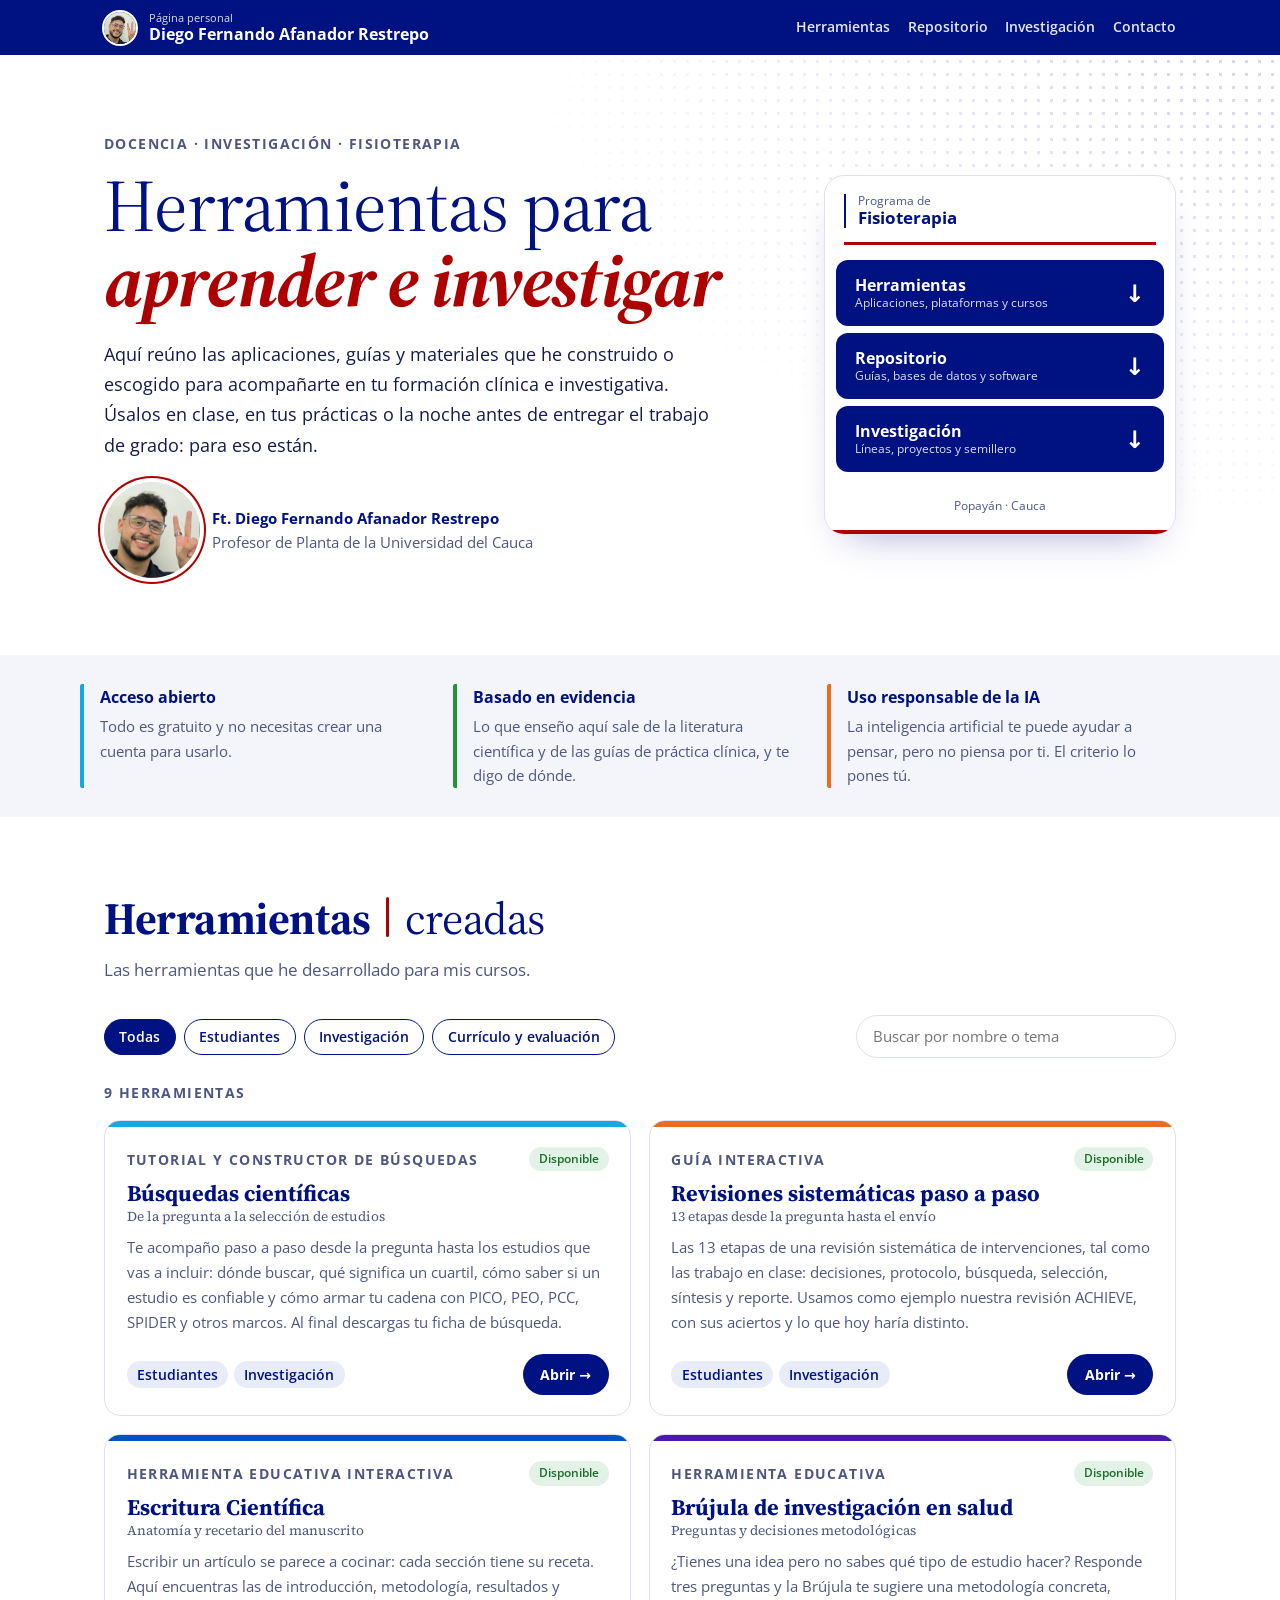
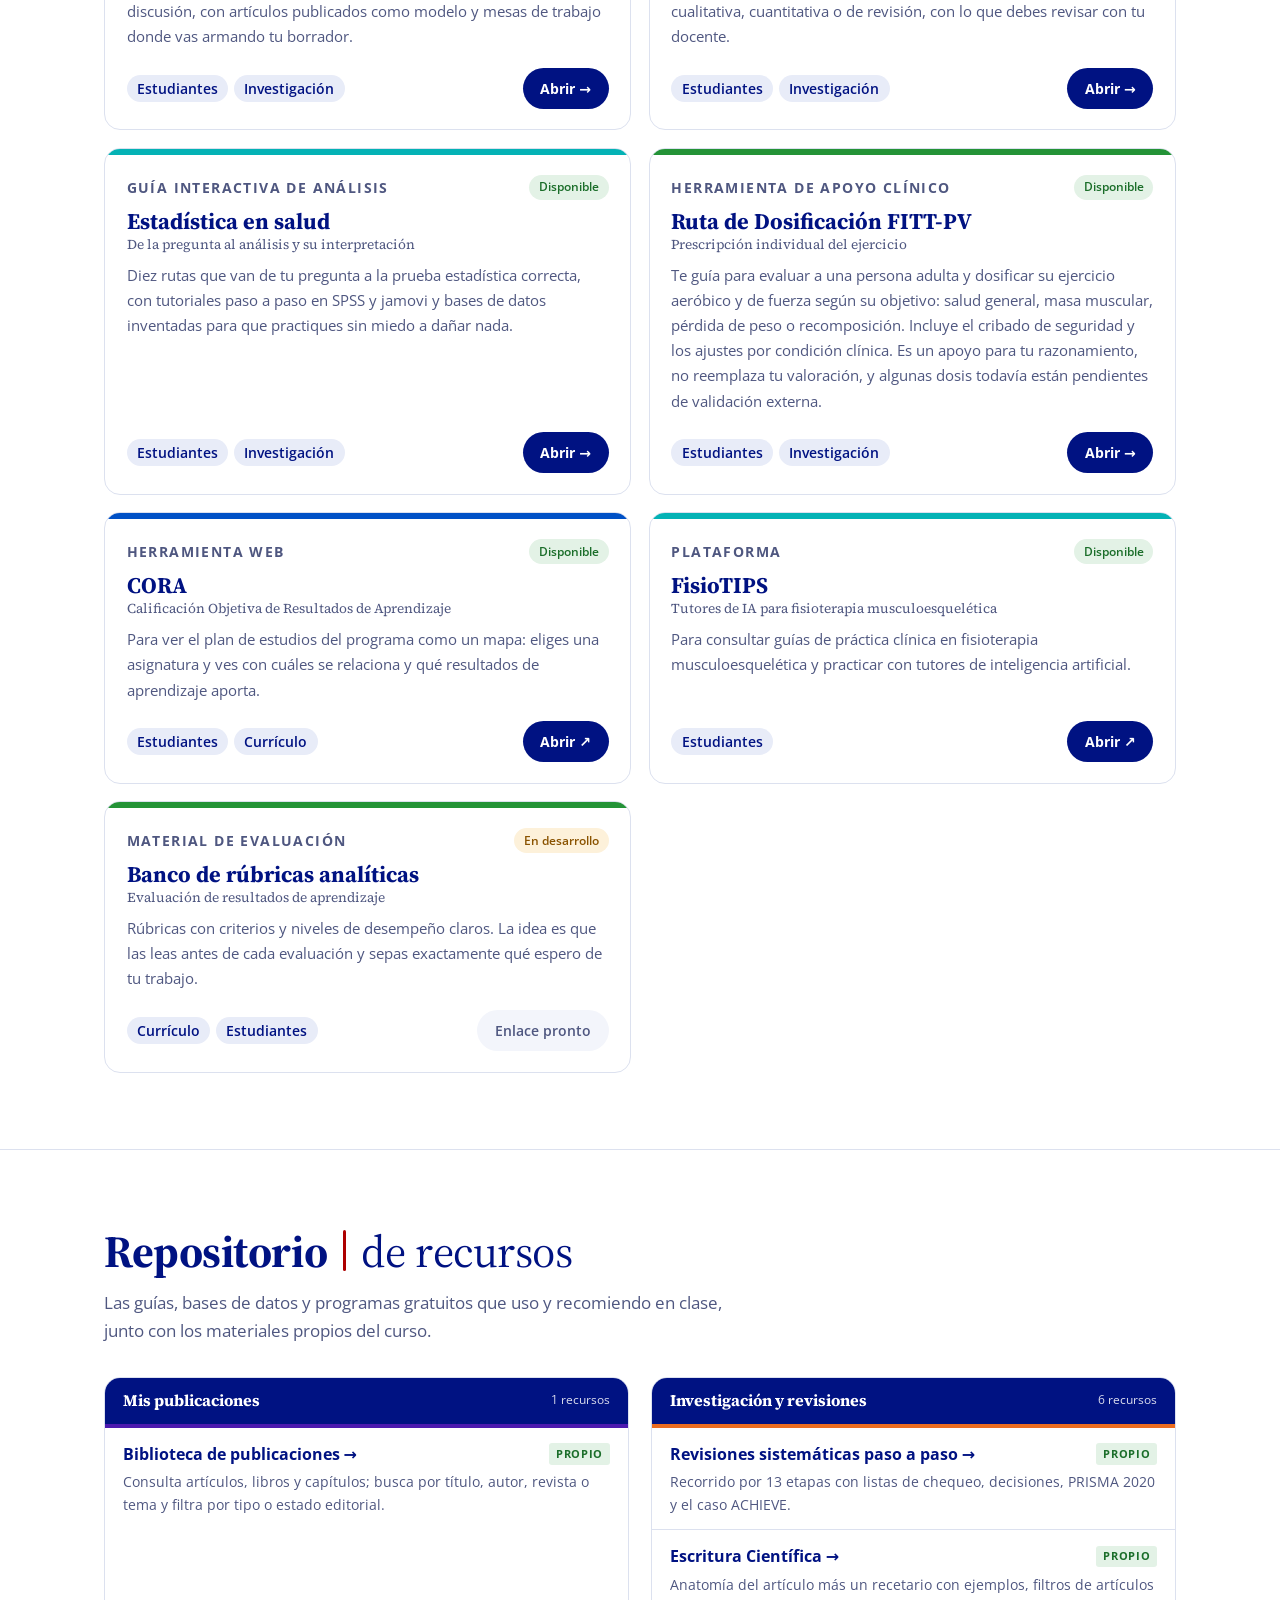
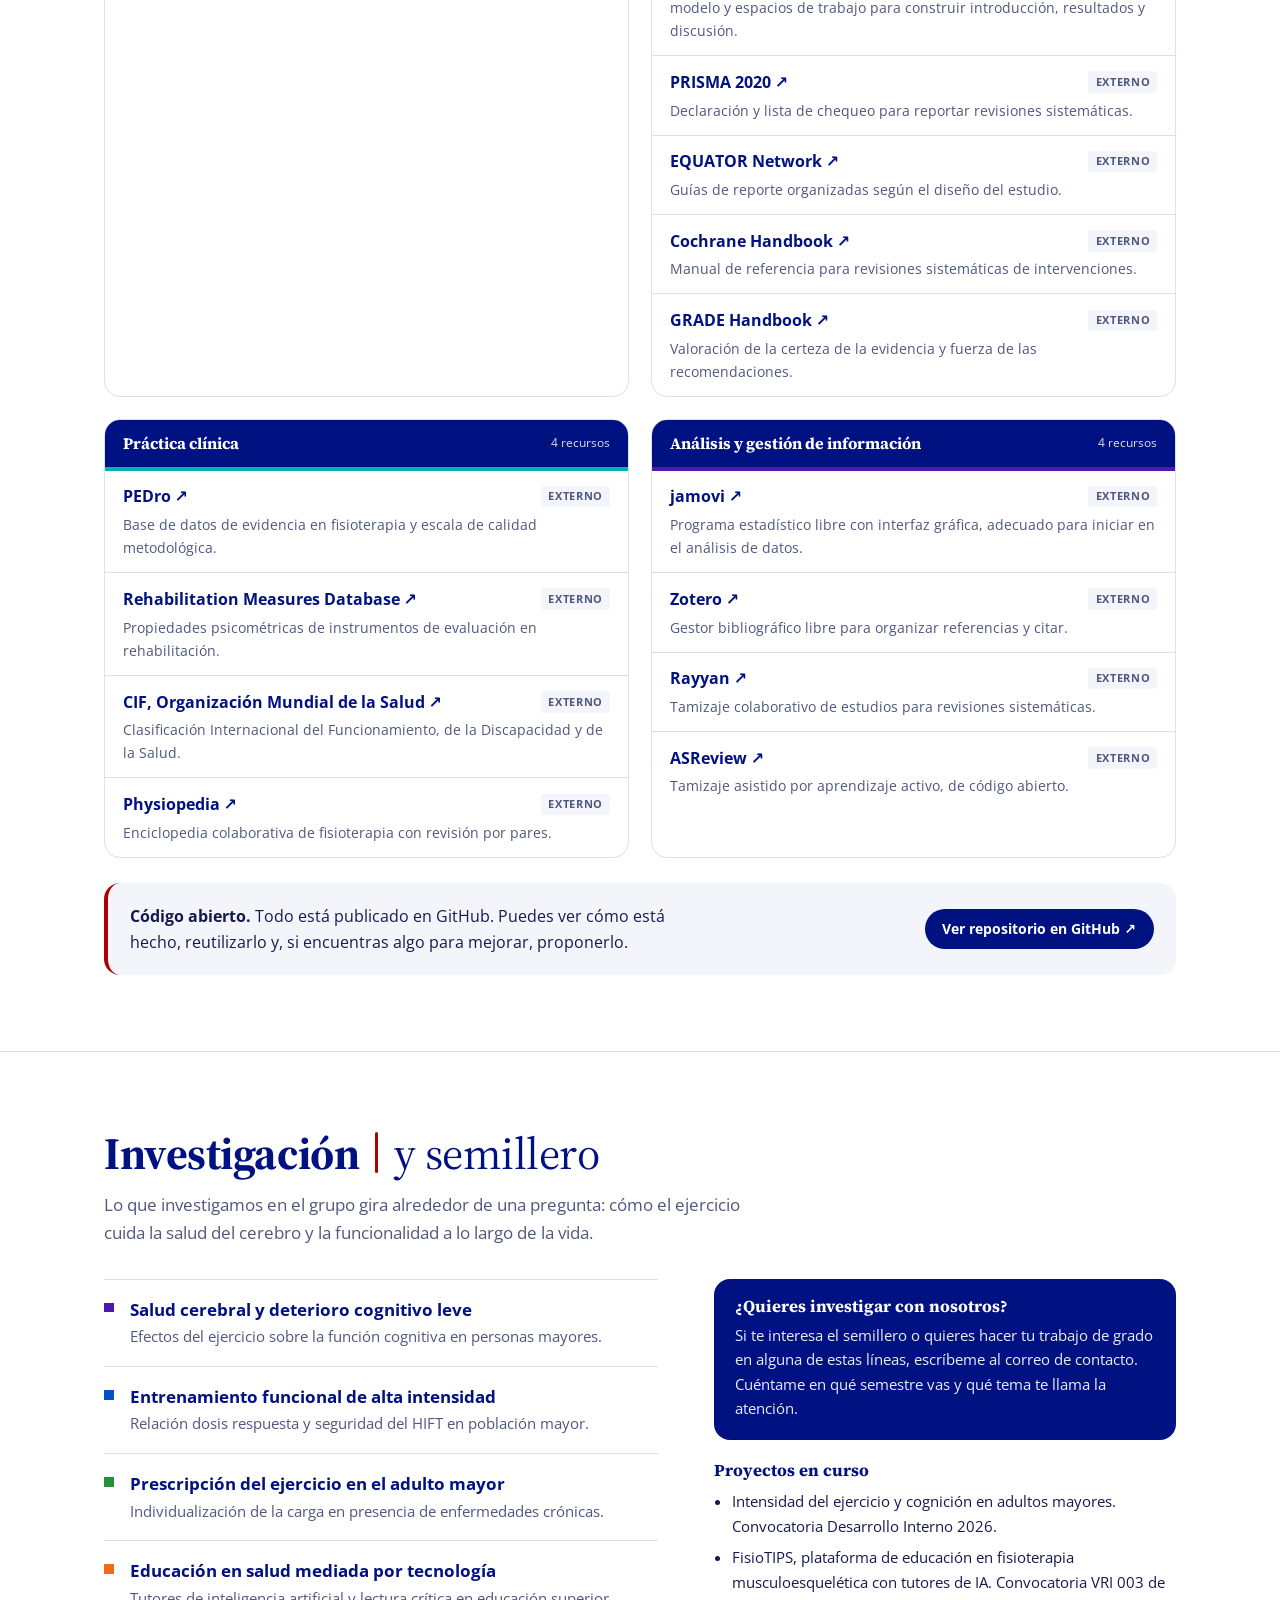
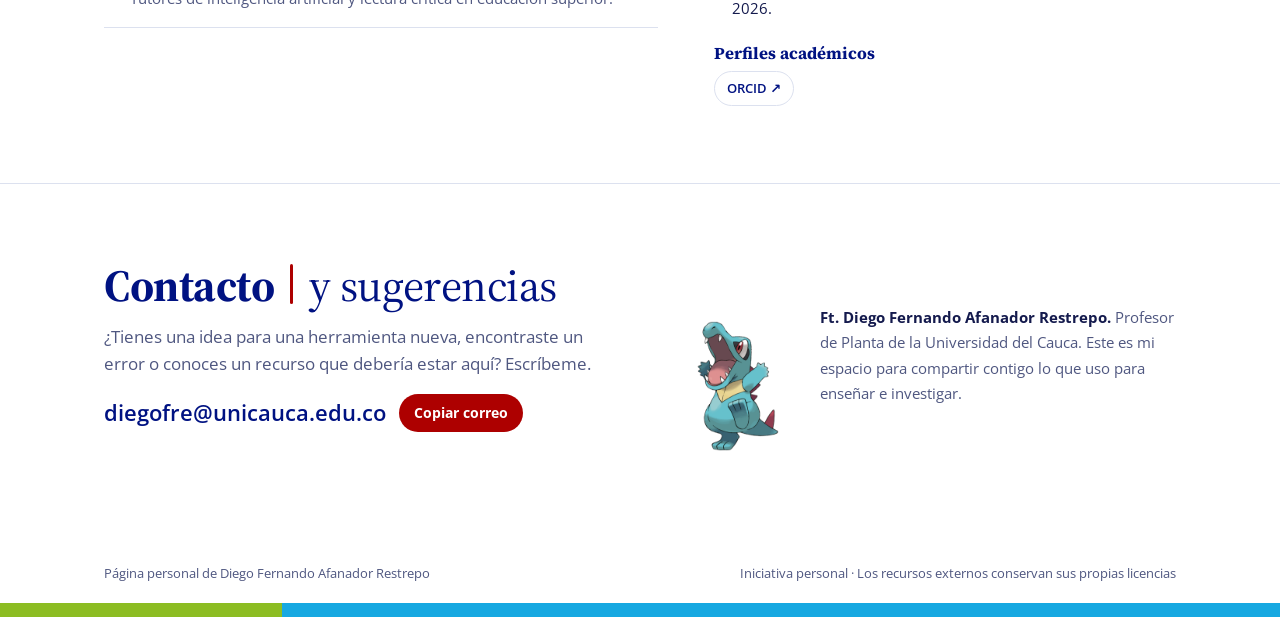
==== commit 9a0a0237: "Add files via upload" ====
--- a/index.html
+++ b/index.html
@@ -10,7 +10,6 @@
   Página personal de recursos académicos.
   Referentes de identidad visual: colores, Open Sans y sistema de señalética institucional.
   Para editar contenidos modifique las listas TOOLS y REPO al final del archivo.
-  Los textos entre corchetes [ ] y los enlaces href="#" son espacios por completar.
 -->
 
 
@@ -264,7 +263,7 @@
     <div class="wrap">
       <div class="sec-head">
         <h2 class="t"><b>Herramientas</b><span class="bar" aria-hidden="true"></span>creadas</h2>
-        <p class="lead-in">Las herramientas que he desarrollado para mis cursos. En cada tarjeta te cuento para qué sirve, si ya está lista y a quién va dirigida.</p>
+        <p class="lead-in">Las herramientas que he desarrollado para mis cursos.</p>
       </div>
       <div class="controls">
         <button class="chip" type="button" id="f-todas" data-filter="todas" aria-pressed="true">Todas</button>
@@ -283,10 +282,9 @@
     <div class="wrap">
       <div class="sec-head">
         <h2 class="t"><b>Mi</b><span class="bar" aria-hidden="true"></span>recomendación</h2>
-        <p class="lead-in">Lecturas, recursos y publicaciones que te recomiendo para seguir aprendiendo por tu cuenta. Voy agregando cosas a medida que las encuentro.</p>
+        <p class="lead-in">Lecturas, recursos y publicaciones que te recomiendo para seguir aprendiendo por tu cuenta.</p>
       </div>
       <div id="recommendations" class="recommendations" aria-live="polite"><p class="empty">Cargando recomendaciones…</p></div>
-      <p style="margin-top:1rem"><a class="go" href="./recomendaciones/admin.html">Publicar una recomendación ↗</a></p>
     </div>
   </section>
 
@@ -329,11 +327,7 @@
           </ul>
           <h3>Perfiles académicos</h3>
           <div class="profiles">
-            <!-- Reemplace href="#" por las URL de cada perfil -->
-            <span>ORCID · Por incorporar</span>
-            <span>Google Scholar · Por incorporar</span>
-            <span>CvLAC · Por incorporar</span>
-            <span>GrupLAC · Por incorporar</span>
+            <a href="https://orcid.org/0000-0002-7958-0751" target="_blank" rel="noopener">ORCID ↗</a>
           </div>
         </div>
       </div>
@@ -475,18 +469,19 @@
 
 async function renderRecommendations(){
   const box=document.getElementById("recommendations");
+  const hide=()=>{const sec=box.closest("section");sec.style.display="none";document.querySelectorAll(`a[href="#${sec.id}"]`).forEach(a=>a.style.display="none");};
   try{
     const response=await fetch(`./recomendaciones.json?v=${Date.now()}`,{cache:"no-store"});
-    if(!response.ok) throw new Error("feed unavailable");
+    if(!response.ok){hide();return;}
     const items=await response.json();
-    if(!Array.isArray(items)||!items.length){box.innerHTML='<p class="empty">Todavía no he publicado recomendaciones. Vuelve pronto.</p>';return;}
+    if(!Array.isArray(items)||!items.length){hide();return;}
     const escRec=s=>String(s||"").replace(/[&<>\"]/g,c=>({"&":"&amp;","<":"&lt;",">":"&gt;",'"':"&quot;"}[c]));
     box.innerHTML=items.slice().sort((a,b)=>(b.date||"").localeCompare(a.date||"")).map(item=>{
       const url=/^https:\/\//i.test(item.url||"")?item.url:"";
       const date=item.date?new Date(`${item.date}T12:00:00`).toLocaleDateString("es-CO",{year:"numeric",month:"long",day:"numeric"}):"";
       return `<article class="recommendation"><span class="rec-meta">${escRec(item.category||"Recomendación")}${date?` · ${escRec(date)}`:""}</span><h3>${escRec(item.title)}</h3><p>${escRec(item.description)}</p>${url?`<a class="go" href="${escRec(url)}" target="_blank" rel="noopener noreferrer">Consultar recurso ↗</a>`:""}</article>`;
     }).join("");
-  }catch{box.innerHTML='<p class="empty">Las recomendaciones no cargaron en este momento. Recarga la página en un rato.</p>';}
+  }catch{hide();}
 }
 renderRecommendations();
 
--- a/assets/sitio.css
+++ b/assets/sitio.css
@@ -86,7 +86,6 @@
 /* ---------- Estadística ---------- */
 [data-page=estadistica] .back-link{display:inline-flex;align-items:center;gap:.6rem}
 [data-page=estadistica] .button{border-radius:999px;padding-inline:1.3rem}
-[data-page=estadistica] .notice-bar{border-radius:0 12px 12px 0}
 
 /* ---------- Publicaciones ---------- */
 [data-page=publicaciones] .top .wrap>a:first-child{display:inline-flex;align-items:center;gap:.6rem}
